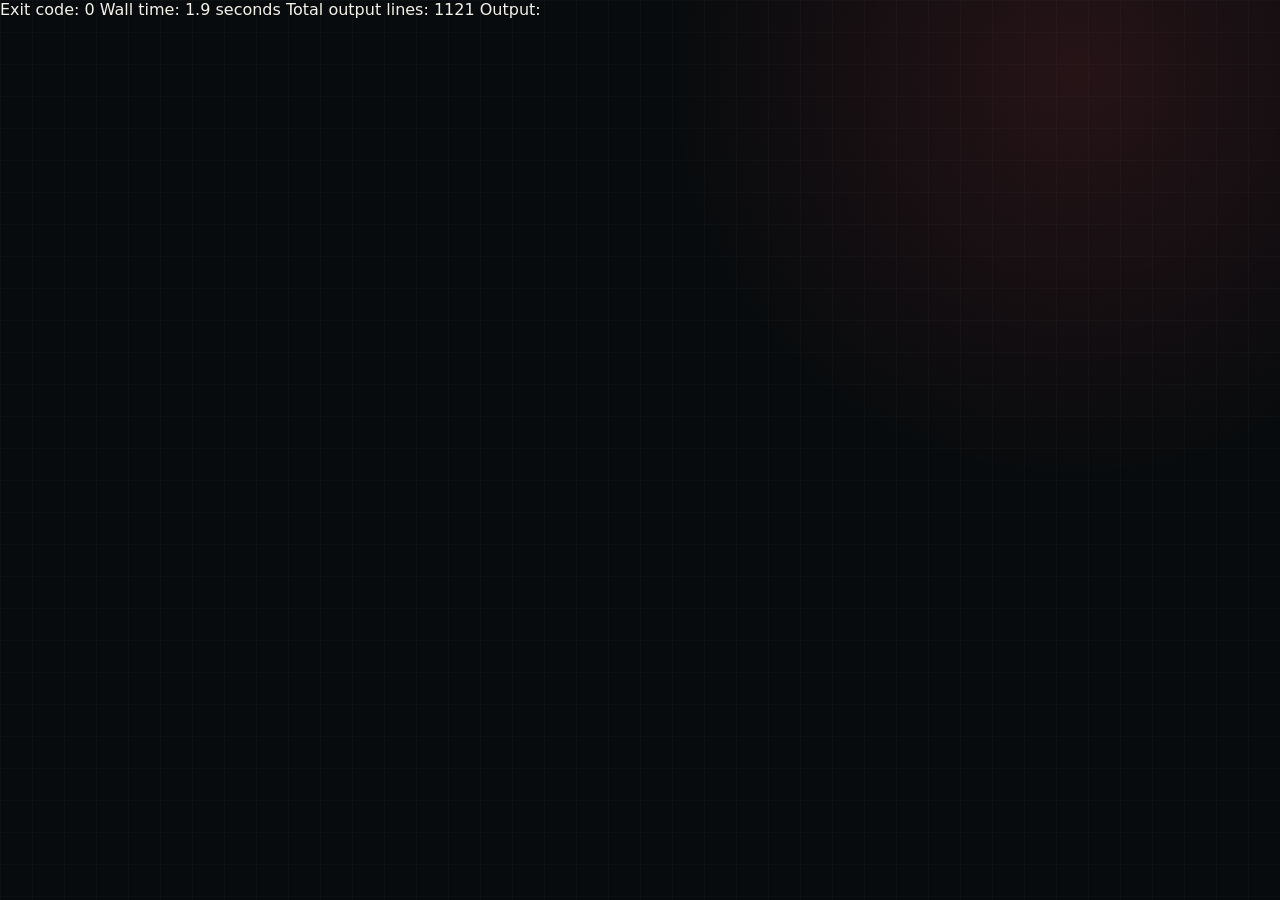
==== index.html @ 5852aff6 "Deploy VAL/SENSE sensitivity generator" ====
Exit code: 0
Wall time: 1.9 seconds
Total output lines: 1121
Output:
<!doctype html>
<html lang="zh-CN">
<head>
  <meta charset="utf-8" />
  <meta name="viewport" content="width=device-width, initial-scale=1" />
  <meta name="color-scheme" content="dark" />
  <title>VAL/SENSE｜无畏契约专属灵敏度生成器</title>
  <style>
    :root {
      --ink: #f4f1e8;
      --muted: #969b9d;
      --night: #080b0d;
      --panel: #101416;
      --panel-2: #151a1d;
      --line: #2a3033;
      --hot: #ff4f5e;
      --hot-2: #ff6b75;
      --mint: #a9f5d0;
      --amber: #ffce73;
      --cyan: #79d9ff;
      --radius: 10px;
      --shadow: 0 24px 80px rgba(0,0,0,.34);
    }

    * { box-sizing: border-box; }
    [hidden] { display: none !important; }
    html { scroll-behavior: smooth; }
    body {
      margin: 0;
      min-width: 320px;
      color: var(--ink);
      background:
        linear-gradient(rgba(255,255,255,.018) 1px, transparent 1px),
        linear-gradient(90deg, rgba(255,255,255,.018) 1px, transparent 1px),
        radial-gradient(circle at 84% 8%, rgba(255,79,94,.12), transparent 30%),
        var(--night);
      background-size: 32px 32px, 32px 32px, auto, auto;
      font-family: Inter, "Microsoft YaHei UI", "PingFang SC", system-ui, sans-serif;
      min-height: 100vh;
      overflow-x: hidden;
    }

    button, input, select { font: inherit; }
    button { color: inherit; }
    a { color: inherit; }

    .noise {
      position: fixed;
      inset: 0;
      pointer-events: none;
      opacity: .18;
      z-index: 20;
      background-image: url("data:image/svg+xml,%3Csvg viewBox='0 0 180 180' xmlns='http://www.w3.org/2000/svg'%3E%3Cfilter id='n'%3E%3CfeTurbulence type='fractalNoise' baseFrequency='.78' numOctaves='3' stitchTiles='stitch'/%3E%3C/filter%3E%3Crect width='100%25' height='100%25' filter='url(%23n)' opacity='.08'/%3E%3C/svg%3E");
    }

    .shell { width: min(1440px, 100%); margin: 0 auto; }
    .topbar {
      height: 72px;
      display: flex;
      align-items: center;
      justify-content: space-between;
      padding: 0 34px;
      border-bottom: 1px solid var(--line);
      background: rgba(8,11,13,.86);
      backdrop-filter: blur(16px);
      position: sticky;
      top: 0;
      z-index: 15;
    }

    .brand { display: flex; align-items: center; gap: 13px; letter-spacing: -.03em; }
    .brand-mark {
      width: 34px; height: 34px; background: var(--hot); position: relative;
      clip-path: polygon(8% 8%, 44% 8%, 51% 36%, 61% 8%, 94% 8%, 78% 87%, 56% 87%, 49% 65%, 41% 87%, 22% 87%);
    }
    .brand strong { font-size: 19px; }
    .brand span { color: var(--muted); font-weight: 700; }
    .top-meta { display: flex; align-items: center; gap: 12px; color: var(--muted); font-size: 12px; letter-spacing: .08em; }
    .status-dot { width: 7px; height: 7px; border-radius: 50%; background: var(--mint); box-shadow: 0 0 12px var(--mint); }

    .hero {
      padding: 68px 34px 44px;
      display: grid;
      grid-template-columns: 1.3fr .7fr;
      align-items: end;
      gap: 50px;
      border-bottom: 1px solid var(--line);
      position: relative;
      overflow: hidden;
    }
    .hero::after {
      content: "SENS";
      position: absolute;
      right: -22px;
      bottom: -62px;
      font-size: clamp(140px, 19vw, 270px);
      font-weight: 900;
      letter-spacing: -.09em;
      color: transparent;
      -webkit-text-stroke: 1px rgba(255,255,255,.055);
      pointer-events: none;
    }
    .eyebrow { color: var(--hot-2); font-size: 12px; font-weight: 900; letter-spacing: .22em; text-transform: uppercase; }
    h1 { margin: 14px 0 18px; font-size: clamp(44px, 6.4vw, 96px); line-height: .9; letter-spacing: -.065em; max-width: 900px; }
    h1 em { color: var(--hot); font-style: normal; }
    .hero p { margin: 0; color: #b6bab9; font-size: 16px; line-height: 1.8; max-width: 710px; }
    .hero-aside { justify-self: end; width: min(100%, 420px); padding-bottom: 6px; position: relative; z-index: 1; }
    .hero-stat { display: grid; grid-template-columns: 72px 1fr; gap: 16px; padding: 17px 0; border-top: 1px solid var(--line); }
    .hero-stat:last-child { border-bottom: 1px solid var(--line); }
    .hero-stat b { color: var(--hot-2); font-size: 22px; font-family: Consolas, monospace; }
    .hero-stat span { color: var(--muted); font-size: 13px; line-height: 1.55; }

    .progress-wrap { padding: 24px 34px; border-bottom: 1px solid var(--line); background: #0c1012; }
    .steps { display: grid; grid-template-columns: repeat(3, 1fr); gap: 6px; }
    .step { display: grid; grid-template-columns: 34px 1fr; align-items: center; gap: 10px; color: #6d7477; transition: color .25s; }
    .step::after { content: ""; height: 2px; grid-column: 1 / -1; background: #252b2e; transition: background .25s; }
    .step-index { width: 30px; height: 30px; display: grid; place-items: center; border: 1px solid #343b3e; font: 700 12px Consolas, monospace; }
    .step-name { font-size: 12px; font-weight: 800; letter-spacing: .12em; }
    .step.active, .step.done { color: var(--ink); }
    .step.active .step-index { background: var(--hot); border-color: var(--hot); }
    .step.done .step-index { color: var(--mint); border-color: var(--mint); }
    .step.active::after { background: linear-gradient(90deg, var(--hot), #252b2e); }
    .step.done::after { background: var(--mint); }

    main { padding: 34px; }
    .panel { display: none; animation: reveal .35s ease both; }
    .panel.active { display: block; }
    @keyframes reveal { from { opacity: 0; transform: translateY(8px); } }
    .section-head { display: flex; align-items: end; justify-content: space-between; gap: 24px; margin-bottom: 25px; }
    .section-head h2 { font-size: clamp(28px, 3.5vw, 49px); margin: 4px 0 0; letter-spacing: -.045em; }
    .section-head p { color: var(--muted); max-width: 530px; margin: 0; line-height: 1.65; font-size: 14px; }

    .setup-grid { display: grid; grid-template-columns: 1.12fr .88fr; gap: 20px; }
    .card { background: rgba(16,20,22,.92); border: 1px solid var(--line); border-radius: var(--radius); box-shadow: var(--shadow); }
    .card-pad { padding: 28px; }
    .card-kicker { color: var(--muted); font-size: 10px; font-weight: 900; letter-spacing: .18em; margin-bottom: 8px; }
    .card h3 { margin: 0; font-size: 20px; letter-spacing: -.02em; }
    .form-grid { display: grid; grid-template-columns: 1fr 1fr; gap: 19px; margin-top: 25px; }
    .field { display: grid; gap: 9px; }
    .field.full { grid-column: 1 / -1; }
    label { font-size: 12px; font-weight: 800; letter-spacing: .04em; }
    .hint { color: var(--muted); font-size: 11px; font-weight: 500; letter-spacing: 0; }
    input[type="number"], select {
      width: 100%; height: 48px; border: 1px solid #353d40; color: var(--ink); background: #0b0f11;
      border-radius: 5px; padding: 0 14px; outline: none; transition: .2s;
    }
    input:focus, select:focus { border-color: var(--hot); box-shadow: 0 0 0 3px rgba(255,79,94,.1); }
    select { cursor: pointer; }
    .segmented { display: grid; grid-template-columns: repeat(3, 1fr); padding: 4px; background: #0b0f11; border: 1px solid #353d40; border-radius: 6px; }
    .segmented input { position: absolute; opacity: 0; pointer-events: none; }
    .segmented label { display: grid; place-items: center; min-height: 38px; color: var(--muted); border-radius: 3px; cursor: pointer; transition: .18s; text-align: center; }
    .segmented input:checked + label { background: #273034; color: var(--ink); box-shadow: inset 0 -2px var(--hot); }
    .range-row { display: grid; grid-template-columns: 1fr 52px; gap: 14px; align-items: center; }
    input[type="range"] { appearance: none; height: 4px; background: linear-gradient(90deg, var(--mint), var(--hot)); border-radius: 10px; outline: none; }
    input[type="range"]::-webkit-slider-thumb { appearance: none; width: 17px; height: 17px; border-radius: 50%; background: var(--ink); border: 4px solid var(--hot); cursor: pointer; }
    .range-value { height: 34px; display: grid; place-items: center; background: #0b0f11; border: 1px solid #353d40; font: 700 12px Consolas, monospace; }

    .brief { display: flex; flex-direction: column; min-height: 100%; position: relative; overflow: hidden; }
    .brief::before { content: ""; position: absolute; width: 260px; height: 260px; border: 1px solid rgba(255,79,94,.22); border-radius: 50%; right: -120px; top: 60px; box-shadow: 0 0 0 36px rgba(255,79,94,.025), 0 0 0 72px rgba(255,79,94,.018); }
    .formula { margin-top: 35px; display: grid; gap: 14px; position: relative; }
    .formula-row { display: flex; justify-content: space-between; padding: 14px 0; border-bottom: 1px solid var(--line); color: var(--muted); font-size: 13px; }
    .formula-row strong { color: var(--ink); font: 700 13px Consolas, monospace; }
    .privacy-note { margin-top: auto; padding-top: 40px; color: var(--muted); font-size: 12px; line-height: 1.7; position: relative; }
    .privacy-note b { color: var(--mint); }

    .btn-row { display: flex; align-items: center; justify-content: flex-end; gap: 12px; margin-top: 24px; }
    .btn { min-height: 48px; border: 1px solid #3a4245; background: #171c1f; border-radius: 5px; padding: 0 20px; font-weight: 900; font-size: 12px; letter-spacing: .08em; cursor: pointer; transition: transform .15s, background .15s, border-color .15s; }
    .btn:hover { transform: translateY(-2px); border-color: #697276; }
    .btn.primary { background: var(--hot); border-color: var(--hot); color: white; padding-inline: 26px; }
    .btn.primary:hover { background: #ff6875; }
    .btn:disabled { opacity: .35; cursor: not-allowed; transform: none; }
    .btn.ghost { background: transparent; }

    .test-layout { display: grid; grid-template-columns: 305px minmax(0, 1fr); gap: 20px; align-items: start; }
    .test-list { display: grid; gap: 10px; position: sticky; top: 106px; }
    .test-tab { padding: 17px; border: 1px solid var(--line); background: var(--panel); border-radius: 7px; display: grid; grid-template-columns: 38px 1fr auto; gap: 12px; align-items: center; cursor: pointer; text-align: left; transition: .2s; }
    .test-tab:hover { border-color: #4a5458; transform: translateX(3px); }
    .test-tab.active { border-color: var(--hot); background: #1a181a; }
    .test-tab.complete { border-color: rgba(169,245,208,.38); }
    .test-num { color: var(--hot); font: 800 18px Consolas, monospace; }
    .test-tab strong { display: block; font-size: 13px; margin-bottom: 4px; }
    .test-tab small { display: block; color: var(--muted); font-size: 10px; }
    .check { width: 19px; height: 19px; border: 1px solid #3c4447; border-radius: 50%; display: grid; place-items: center; color: transparent; font-size: 11px; }
    .complete .check { background: var(--mint); color: #07100c; border-color: var(--mint); }
    .test-note { color: var(--muted); font-size: 11px; line-height: 1.7; padding: 12px 4px; }

    .arena-card { overflow: hidden; }
    .arena-toolbar { min-height: 66px; padding: 0 20px; border-bottom: 1px solid var(--line); display: flex; align-items: center; justify-content: space-between; gap: 14px; }
    .arena-title { display: flex; gap: 12px; align-items: center; }
    .arena-icon { width: 34px; height: 34px; display: grid; place-items: center; background: rgba(255,79,94,.12); color: var(--hot); border: 1px solid rgba(255,79,94,.3); }
    .arena-title h3 { font-size: 15px; }
    .arena-title p { margin: 3px 0 0; color: var(--muted); font-size: 10px; }
    .arena-metrics { display: flex; align-items: center; gap: 22px; }
    .mini-metric { text-align: right; }
    .mini-metric span { display: block; color: var(--muted); font-size: 9px; letter-spacing: .12em; }
    .mini-metric b { font: 700 17px Consolas, monospace; }

    .arena {
      height: min(61vh, 590px);
      min-height: 430px;
      position: relative;
      overflow: hidden;
      cursor: none;
      touch-action: none;
      background:
        linear-gradient(rgba(255,255,255,.022) 1px, transparent 1px),
        linear-gradient(90deg, rgba(255,255,255,.022) 1px, transparent 1px),
        radial-gradient(circle at center, #1b2225 0, #101517 63%, #0a0e10 100%);
      background-size: 42px 42px, 42px 42px, auto;
      user-select: none;
    }
    .arena::after { content: ""; position: absolute; inset: 22px; border: 1px solid rgba(255,255,255,.045); pointer-events: none; }
    .arena-idle { position: absolute; inset: 0; display: grid; place-items: center; text-align: center; padding: 30px; z-index: 3; }
    .arena-idle.hidden { display: none; }
    .idle-copy { max-width: 490px; }
    .idle-symbol { width: 76px; height: 76px; margin: 0 auto 19px; border: 1px solid #3b4447; position: relative; transform: rotate(45deg); }
    .idle-symbol::before, .idle-symbol::after { content: ""; position: absolute; background: var(--hot); }
    .idle-symbol::before { width: 34px; height: 2px; top: 36px; left: 20px; }
    .idle-symbol::after { height: 34px; width: 2px; left: 36px; top: 20px; }
    .idle-copy h4 { margin: 0 0 10px; font-size: 23px; }
    .idle-copy p { color: var(--muted); line-height: 1.7; font-size: 13px; margin: 0 0 23px; }
    .kbd { padding: 3px 7px; border: 1px solid #424a4e; border-bottom-width: 2px; border-radius: 3px; color: #c5c9c8; font: 700 10px Consolas, monospace; }

    .target { position: absolute; display: none; place-items: center; transform: translate(-50%, -50%); border-radius: 50%; z-index: 4; pointer-events: none; }
    .target.visible { display: grid; animation: targetIn .14s ease-out both; }
    .target::before { content: ""; position: absolute; inset: 18%; border: 2px solid rgba(8,11,13,.68); border-radius: 50%; }
    .target::after { content: ""; width: 9px; height: 9px; border-radius: 50%; background: white; box-shadow: 0 0 0 3px rgba(8,11,13,.45); }
    .target.flick { width: 55px; height: 55px; background: var(--hot); box-shadow: 0 0 26px rgba(255,79,94,.24); }
    .target.precision { width: 34px; height: 34px; background: var(--amber); box-shadow: 0 0 26px rgba(255,206,115,.2); }
    .target.tracking { width: 50px; height: 50px; background: var(--cyan); box-shadow: 0 0 28px rgba(121,217,255,.24); }
    .target.switching { width: 44px; height: 44px; background: #c798ff; box-shadow: 0 0 28px rgba(199,152,255,.24); }
    .target.steering { width: 38px; height: 38px; background: var(--mint); box-shadow: 0 0 28px rgba(169,245,208,.24); }
    .target.stability { width: 32px; height: 32px; background: #fff; box-shadow: 0 0 0 12px rgba(255,255,255,.05), 0 0 30px rgba(255,255,255,.18); }
    @keyframes targetIn { from { scale: .65; opacity: .2; } }
    .target-pulse { position: absolute; border: 1px solid currentColor; border-radius: 50%; inset: -9px; animation: pulse 1s infinite; opacity: .35; }
    @keyframes pulse { 50% { transform: scale(1.22); opacity: .1; } }

    .steering-guide { position: absolute; inset: 0; width: 100%; height: 100%; display: none; z-index: 2; pointer-events: none; overflow: visible; }
    .steering-guide.show { display: block; }
    .steering-guide .rail { fill: none; stroke: rgba(169,245,208,.12); stroke-width: 54; stroke-linecap: round; stroke-linejoin: round; }
    .steering-guide .core { fill: none; stroke: rgba(169,245,208,.7); stroke-width: 2; stroke-dasharray: 7 10; stroke-linecap: round; }
    .steering-guide .progress { fill: none; stroke: var(--mint); stroke-width: 4; stroke-linecap: round; filter: drop-shadow(0 0 6px rgba(169,245,208,.7)); }

    .crosshair { position: absolute; width: 28px; height: 28px; transform: translate(-50%, -50%); pointer-events: none; z-index: 8; opacity: 0; filter: drop-shadow(0 1px 1px #000); }
    .crosshair.show { opacity: 1; }
    .crosshair::before, .crosshair::after { content: ""; position: absolute; background: white; }
    .crosshair::before { width: 28px; height: 2px; top: 13px; left: 0; box-shadow: 0 0 0 1px rgba(0,0,0,.55); }
    .crosshair::after { height: 28px; width: 2px; left: 13px; top: 0; box-shadow: 0 0 0 1px rgba(0,0,0,.55); }
    .crosshair i { position: absolute; width: 4px; height: 4px; left: 12px; top: 12px; background: var(--hot); border-radius: 50%; z-index: 2; }

    .countdown { position: absolute; inset: 0; z-index: 10; display: none; place-items: center; background: rgba(8,11,13,.76); backdrop-filter: blur(5px); }
    .countdown.show { display: grid; }
    .countdown b { font: 900 clamp(84px, 14vw, 180px)/1 Consolas, monospace; color: var(--ink); text-shadow: 6px 6px 0 var(--hot); animation: countPop .25s ease both; }
    @keyframes countPop { from { transform: scale(.68); opacity: 0; } }
    .hit-flash { position: absolute; width: 38px; height: 38px; transform: translate(-50%,-50%); border: 2px solid var(--mint); border-radius: 50%; pointer-events: none; z-index: 7; animation: hit .32s ease-out both; }
    @keyframes hit { to { width: 86px; height: 86px; opacity: 0; } }
    .finish-overlay { position: absolute; inset: 0; z-index: 9; display: none; place-items: center; background: rgba(8,11,13,.89); backdrop-filter: blur(7px); padding: 24px; }
    .finish-overlay.show { display: grid; }
    .finish-box { width: min(540px, 100%); text-align: center; }
    .finish-box .score { color: var(--mint); font: 900 clamp(66px, 11vw, 110px)/1 Consolas, monospace; letter-spacing: -.08em; }
    .finish-box h4 { margin: 10px 0 6px; font-size: 22px; }
    .finish-box p { color: var(--muted); line-height: 1.6; font-size: 13px; }
    .finish-stats { display: grid; grid-template-columns: repeat(3, 1fr); gap: 1px; background: var(--line); border: 1px solid var(--line); margin: 20px 0; }
    .finish-stat { background: #111618; padding: 13px 6px; }
    .finish-stat span { display: block; color: var(--muted); font-size: 9px; letter-spacing: .1em; margin-bottom: 5px; }
    .finish-stat b { font: 700 15px Consolas, monospace; }

    .test-footer { min-height: 68px; display: flex; justify-content: space-between; align-items: center; gap: 18px; padding: 12px 20px; border-top: 1px solid var(--line); }
    .test-footer p { color: var(--muted); font-size: 11px; margin: 0; }

    .results-layout { display: grid; grid-template-columns: 1.12fr .88fr; gap: 20px; }
    .result-hero { padding: 31px; position: relative; overflow: hidden; }
    .result-hero::after { content: ""; position: absolute; width: 310px; height: 310px; border-radius: 50%; background: var(--hot); filter: blur(130px); opacity: .12; right: -120px; top: -100px; }
    .sens-label { color: var(--muted); font-size: 11px; font-weight: 900; letter-spacing: .18em; }
    .sens-value { display: flex; align-items: baseline; gap: 14px; margin: 11px 0 8px; position: relative; z-index: 1; }
    .sens-value strong { font: 900 clamp(76px, 10vw, 142px)/.9 Consolas, monospace; letter-spacing: -.09em; }
    .sens-value span { color: var(--hot); font-size: 14px; font-weight: 900; }
    .sens-path { color: var(--muted); font-size: 12px; }
    .sens-path b { color: var(--ink); }
    .copy-btn { margin-top: 27px; }
    .support-metrics { display: grid; grid-template-columns: repeat(4, 1fr); gap: 10px; margin-top: 28px; }
    .support-box { padding: 15px; background: #0b0f11; border: 1px solid var(--line); }
    .support-box span { color: var(--muted); font-size: 9px; letter-spacing: .1em; display: block; margin-bottom: 8px; }
    .support-box strong { font: 700 20px Consolas, monospace; }
    .dpi-callout { margin-top: 18px; padding: 13px 15px; border-left: 3px solid var(--mint); background: rgba(169,245,208,.055); color: #b7c4bd; font-size: 12px; line-height: 1.65; }
    .dpi-callout b { color: var(--mint); }

    .result-side { display: grid; gap: 20px; }
    .score-bars { margin-top: 20px; display: grid; gap: 19px; }
    .bar-head { display: flex; justify-content: space-between; font-size: 12px; margin-bottom: 7px; }
    .bar-head b { font: 700 12px Consolas, monospace; color: var(--mint); }
    .bar-track { height: 5px; background: #272e31; overflow: hidden; }
    .bar-fill { height: 100%; width: 0; background: linea…8262 tokens truncated….classList.add('show');
        placeTarget(state.steeringPoints[0].x, state.steeringPoints[0].y);
        els.hits.textContent = '0% PATH';
      }

      function spawnStability() {
        const rect = arenaBounds();
        placeTarget(rect.width / 2, rect.height / 2);
        els.hits.textContent = '0% HOLD';
      }

      function tick(now) {
        if (state.phase !== 'running') return;
        const c = configs[state.activeTest];
        const remaining = Math.max(0, state.endAt - now);
        els.time.textContent = (remaining / 1000).toFixed(1);
        const dt = Math.min(.04, (now - state.lastFrame) / 1000);
        state.lastFrame = now;
        if (state.activeTest === 'tracking') updateTracking(dt, now);
        if (state.activeTest === 'stability') updateStability();
        if (remaining <= 0) finishTest(); else state.raf = requestAnimationFrame(tick);
      }

      function updateTracking(dt, now) {
        const rect = arenaBounds(), radius = configs.tracking.size / 2, pad = radius + 28;
        state.target.x += state.target.vx * dt;
        state.target.y += state.target.vy * dt;
        if (state.target.x < pad) { state.target.x = pad; state.target.vx = Math.abs(state.target.vx) * (0.92 + Math.random() * .16); }
        if (state.target.x > rect.width - pad) { state.target.x = rect.width - pad; state.target.vx = -Math.abs(state.target.vx) * (0.92 + Math.random() * .16); }
        if (state.target.y < pad) { state.target.y = pad; state.target.vy = Math.abs(state.target.vy); }
        if (state.target.y > rect.height - pad) { state.target.y = rect.height - pad; state.target.vy = -Math.abs(state.target.vy); }
        if (Math.random() < .009) state.target.vy = clamp(state.target.vy + (Math.random() - .5) * 90, -160, 160);
        els.target.style.left = `${state.target.x}px`; els.target.style.top = `${state.target.y}px`;
        if (state.pointer.inside) {
          const d = Math.hypot(state.pointer.x - state.target.x, state.pointer.y - state.target.y);
          state.trackingSamples++;
          if (d <= radius) state.trackingInside++;
          state.trackingDistance.push(d);
          if (state.trackingDistance.length > 2200) state.trackingDistance.shift();
          const lock = Math.round(state.trackingInside / state.trackingSamples * 100);
          els.hits.textContent = `${lock}% LOCK`;
        }
      }

      function updateStability() {
        if (!state.pointer.inside) return;
        const radius = configs.stability.size / 2;
        const d = Math.hypot(state.pointer.x - state.target.x, state.pointer.y - state.target.y);
        state.stabilitySamples++;
        state.stabilityDistances.push(d);
        if (d <= radius) state.stabilityInside++;
        const hold = Math.round(state.stabilityInside / state.stabilitySamples * 100);
        els.hits.textContent = `${hold}% HOLD`;
      }

      function updateSteeringPointer() {
        const point = state.steeringPoints[state.steeringIndex];
        if (!point) return;
        const d = Math.hypot(state.pointer.x - point.x, state.pointer.y - point.y);
        state.steeringSamples++;
        state.steeringErrors.push(d);
        if (d <= configs.steering.size * .72) state.steeringInside++;
        if (d > configs.steering.size / 2 + 3) return;
        const now = performance.now();
        if (now - state.lastHitAt < 45) return;
        state.lastHitAt = now;
        state.hitCount++;
        state.steeringIndex++;
        flashAt(point.x, point.y);
        els.hits.textContent = `${Math.round(state.hitCount / configs.steering.goal * 100)}% PATH`;
        els.guideProgress.setAttribute('d', pathData(state.steeringPoints, Math.min(state.steeringIndex, state.steeringPoints.length - 1)));
        if (state.hitCount >= configs.steering.goal) finishTest();
        else {
          const next = state.steeringPoints[state.steeringIndex];
          placeTarget(next.x, next.y);
        }
      }

      function pointerMove(e) {
        const rect = arenaBounds();
        const previous = state.pointer.inside ? { x: state.pointer.x, y: state.pointer.y } : null;
        state.pointer.x = clamp(e.clientX - rect.left, 0, rect.width);
        state.pointer.y = clamp(e.clientY - rect.top, 0, rect.height);
        state.pointer.inside = true;
        els.crosshair.style.left = `${state.pointer.x}px`;
        els.crosshair.style.top = `${state.pointer.y}px`;
        els.crosshair.classList.add('show');
        if (state.phase !== 'running' || state.activeTest === 'tracking') return;
        if (state.activeTest === 'stability') {
          const now = performance.now();
          if (previous && state.lastStabilityPoint) {
            const dt = Math.max(1, now - state.lastStabilityPoint.time);
            state.stabilitySpeeds.push(Math.hypot(state.pointer.x - previous.x, state.pointer.y - previous.y) / dt * 1000);
          }
          state.lastStabilityPoint = { x: state.pointer.x, y: state.pointer.y, time: now };
          return;
        }
        if (state.activeTest === 'steering') {
          updateSteeringPointer();
          return;
        }
        if (state.lastPointer) state.pathSinceSpawn += Math.hypot(state.pointer.x - state.lastPointer.x, state.pointer.y - state.lastPointer.y);
        state.lastPointer = { x: state.pointer.x, y: state.pointer.y };
        const radius = configs[state.activeTest].size / 2;
        if (Math.hypot(state.pointer.x - state.target.x, state.pointer.y - state.target.y) <= radius) registerHit();
      }

      function registerHit() {
        const now = performance.now(), c = configs[state.activeTest];
        if (now - state.lastHitAt < 90) return;
        state.lastHitAt = now;
        state.hitCount++;
        state.acquisitions.push(now - state.spawnedAt);
        const eff = state.pathSinceSpawn > 4 && state.directSinceSpawn > 0 ? clamp(state.directSinceSpawn / state.pathSinceSpawn, 0, 1) : .72;
        state.efficiencies.push(eff);
        els.hits.textContent = `${state.hitCount} / ${c.goal}`;
        flashAt(state.target.x, state.target.y);
        if (state.hitCount >= c.goal) finishTest(); else spawnStatic();
      }

      function flashAt(x, y) {
        const ring = document.createElement('i');
        ring.className = 'hit-flash'; ring.style.left = `${x}px`; ring.style.top = `${y}px`;
        els.arena.appendChild(ring); setTimeout(() => ring.remove(), 350);
      }

      function scoreRun(type) {
        const c = configs[type];
        if (type === 'tracking') {
          if (!state.trackingSamples) return { score: 0, lock: 0, avgDistance: 0, hits: '0%', avg: '—', efficiency: '0%' };
          const lock = state.trackingSamples ? state.trackingInside / state.trackingSamples : 0;
          const avgDist = mean(state.trackingDistance);
          const control = clamp(100 - Math.max(0, avgDist - 10) * 1.45, 0, 100);
          return { score: Math.round(clamp(lock * 82 + control * .18, 0, 100)), lock: lock * 100, avgDistance: avgDist, hits: `${Math.round(lock * 100)}%`, avg: `${avgDist.toFixed(1)} px`, efficiency: `${Math.round(control)}%` };
        }
        if (type === 'steering') {
          if (!state.steeringSamples) return { score: 0, completed: 0, corridor: 0, avgDistance: 0, hits: '0%', avg: '—', efficiency: '0%' };
          const completed = clamp(state.hitCount / c.goal, 0, 1);
          const corridor = state.steeringSamples ? state.steeringInside / state.steeringSamples : 0;
          const avgError = mean(state.steeringErrors);
          const control = clamp(100 - Math.max(0, avgError - 8) * 2.2, 0, 100);
          const score = Math.round(clamp(completed * 50 + corridor * 30 + control * .20, 0, 100));
          return { score, completed: completed * 100, corridor: corridor * 100, avgDistance: avgError, hits: `${Math.round(completed * 100)}%`, avg: `${avgError.toFixed(1)} px`, efficiency: `${Math.round(corridor * 100)}%` };
        }
        if (type === 'stability') {
          if (!state.stabilitySamples) return { score: 0, hold: 0, avgDistance: 0, medianSpeed: 0, hits: '0%', avg: '—', efficiency: '0%' };
          const hold = state.stabilitySamples ? state.stabilityInside / state.stabilitySamples : 0;
          const avgDist = mean(state.stabilityDistances);
          const medianSpeed = median(state.stabilitySpeeds);
          const centerControl = clamp(100 - Math.max(0, avgDist - 2) * 4.2, 0, 100);
          const tremorControl = clamp(100 - medianSpeed * .42, 0, 100);
          const score = Math.round(clamp(hold * 62 + centerControl * .23 + tremorControl * .15, 0, 100));
          return { score, hold: hold * 100, avgDistance: avgDist, medianSpeed, hits: `${Math.round(hold * 100)}%`, avg: `${avgDist.toFixed(1)} px`, efficiency: `${Math.round(tremorControl)}%` };
        }
        const completed = state.hitCount / c.goal;
        const med = median(state.acquisitions) || c.duration * 1000;
        const eff = mean(state.efficiencies) || 0;
        const speedRange = type === 'flick' ? [350, 1200] : type === 'switching' ? [480, 1450] : [520, 1600];
        const speed = clamp(100 - (med - speedRange[0]) / (speedRange[1] - speedRange[0]) * 100, 0, 100);
        const score = Math.round(clamp(completed * 45 + eff * 35 + speed * .20, 0, 100));
        return { score, completed: completed * 100, median: med, pathEfficiency: eff * 100, hits: `${state.hitCount}/${c.goal}`, avg: `${Math.round(med)} ms`, efficiency: `${Math.round(eff * 100)}%` };
      }

      function finishTest() {
        if (state.phase !== 'running') return;
        cancelAnimationFrame(state.raf);
        state.phase = 'finished';
        els.target.classList.remove('visible');
        els.guide.classList.remove('show');
        els.time.textContent = '0.0';
        const type = state.activeTest, r = scoreRun(type);
        state.results[type] = r;
        save(); updateTestChecks();
        els.finishScore.textContent = r.score;
        els.finishTitle.textContent = r.score >= 80 ? '校准完成 · 状态出色' : r.score >= 60 ? '校准完成 · 数据有效' : '校准完成 · 建议重测';
        els.finishCopy.textContent = r.score < 45 ? '本轮有效数据偏少，可以重测一次获得更稳的推荐。' : '表现已写入你的本地档案，可继续下一项。';
        els.finishHit.textContent = r.hits; els.finishTime.textContent = r.avg; els.finishEff.textContent = r.efficiency;
        $('#next-test').textContent = type === 'stability' ? '查看并生成 →' : '下一项 →';
        els.finish.classList.add('show');
      }

      function stopTest(showIdle = true) {
        cancelAnimationFrame(state.raf); cancelAnimationFrame(state.countdownRaf);
        state.phase = 'idle';
        els.countdown.classList.remove('show'); els.finish.classList.remove('show'); els.target.classList.remove('visible'); els.guide.classList.remove('show');
        if (showIdle) els.idle.classList.remove('hidden');
      }

      function nextIncomplete(afterCurrent = true) {
        const order = testOrder;
        const start = afterCurrent ? order.indexOf(state.activeTest) + 1 : 0;
        for (let i = start; i < order.length; i++) if (!state.results[order[i]]) return order[i];
        return order.find(k => !state.results[k]) || null;
      }

      function recommendDpi(p, r) {
        let fit = ({ arm: -1.4, hybrid: .4, wrist: 1.6 })[p.technique];
        fit += ({ palm: -.9, claw: .35, fingertip: 1 })[p.grip];
        fit += ({ small: .8, medium: 0, large: -.7 })[p.pad];
        fit += r.stability.score >= 82 ? 1 : r.stability.score < 52 ? -1.7 : r.stability.score < 65 ? -.7 : 0;
        fit += r.steering.score >= 82 ? .55 : r.steering.score < 55 ? -.8 : 0;
        fit += r.precision.score >= 82 ? .45 : r.precision.score < 52 ? -.7 : 0;
        fit += r.switching.score >= 82 ? .4 : 0;
        if (p.experience === 'new') fit -= .35;
        if (fit >= 3.4) return 3200;
        if (fit <= -3.8 && p.dpi <= 800) return 400;
        if (fit <= -1.35) return 800;
        return 1600;
      }

      function generateResult() {
        if (!testOrder.every(k => state.results[k])) return toast('请先完成六项测试');
        state.profile = readProfile();
        const p = state.profile, r = state.results;
        let targetEdpi = 270;
        targetEdpi += ({1:-48,2:-24,3:0,4:25,5:50})[p.style];
        targetEdpi += ({arm:-24,hybrid:0,wrist:24})[p.technique];
        targetEdpi += ({palm:-10,claw:4,fingertip:14})[p.grip];
        targetEdpi += ({small:24,medium:0,large:-18})[p.pad];
        targetEdpi += ({duelist:18,initiator:8,controller:-8,sentinel:-14,flex:0})[p.role];
        if (p.experience === 'new') targetEdpi -= 10;

        const slowFlick = clamp((72 - r.flick.score) * .45, -12, 22);
        const controlPenalty = clamp((68 - r.precision.score) * .72, -16, 34);
        const trackPenalty = clamp((65 - r.tracking.score) * .54, -12, 28);
        const switchingNeed = clamp((68 - r.switching.score) * .28, -8, 14);
        const switchingControl = clamp((70 - (r.switching.pathEfficiency || 0)) * .28, -6, 15);
        const steeringPenalty = clamp((68 - r.steering.score) * .46, -10, 24);
        const stabilityPenalty = clamp((70 - r.stability.score) * .58, -10, 30);
        targetEdpi += slowFlick - controlPenalty - trackPenalty + switchingNeed - switchingControl - steeringPenalty - stabilityPenalty;

        if (p.currentSens) {
          const currentEdpi = clamp(p.currentSens * p.dpi, 100, 700);
          targetEdpi = targetEdpi * .84 + currentEdpi * .16;
        }
        targetEdpi = clamp(targetEdpi, 160, 480);
        const recommendedDpi = recommendDpi(p, r);
        let sens = clamp(targetEdpi / recommendedDpi, .01, 10);
        sens = Math.round((sens + Number.EPSILON) * 1000) / 1000;
        const actualEdpi = Math.round(sens * recommendedDpi);
        const cm360 = 13062.86 / (sens * recommendedDpi);
        const low = Math.max(.01, Math.round(sens * .94 * 1000) / 1000);
        const high = Math.min(10, Math.round(sens * 1.06 * 1000) / 1000);

        const dimensions = [['目标获取',r.flick.score],['微调控制',r.precision.score],['连续追踪',r.tracking.score],['反向切换',r.switching.score],['轨迹控制',r.steering.score],['静态稳定',r.stability.score]];
        const ranked = [...dimensions].sort((a,b) => b[1]-a[1]);
        const nearlyEven = ranked[0][1] - ranked[ranked.length - 1][1] < 4;
        const strongest = nearlyEven ? '六项表现' : ranked[0][0];
        const weakest = nearlyEven ? '整体稳定性' : ranked[ranked.length - 1][0];
        const direction = p.style >= 4 || p.technique === 'wrist' ? '偏快速转向' : p.style <= 2 || p.technique === 'arm' ? '偏稳定控制' : '速度与控制均衡';
        const dpiReason = recommendedDpi > p.dpi ? '提高采样分辨率，并用更低的游戏内数值保持相同转身距离' : recommendedDpi < p.dpi ? '降低细微手抖放大感，并用更高的游戏内数值补偿转身距离' : '保留你当前已经适应的硬件档位';
        const analysis = `你的操作档案属于“${direction}”。六项测试中 ${strongest} 最稳定，${weakest} 是当前主要约束。推荐 ${recommendedDpi} DPI，用于${dpiReason}；游戏内灵敏度已经按该 DPI 重新换算。建议固定使用 2–3 天，只有在靶场中连续出现同一种偏差时，才在 ±6% 区间内微调。`;

        state.generated = { sens, actualEdpi, cm360, low, high, analysis, dpi: recommendedDpi, inputDpi: p.dpi, dpiReason };
        save(); renderResult(); showStep(2);
      }

      function renderResult() {
        const g = state.generated; if (!g) return;
        $('#result-sens').textContent = g.sens.toFixed(3);
        $('#input-dpi').textContent = g.inputDpi || state.profile.dpi || g.dpi;
        $('#result-dpi').textContent = g.dpi;
        $('#result-edpi').textContent = g.actualEdpi;
        $('#result-cm').textContent = g.cm360.toFixed(1);
        $('#range-low').textContent = g.low.toFixed(3);
        $('#range-high').textContent = g.high.toFixed(3);
        $('#analysis-copy').textContent = g.analysis;
        $('#apply-dpi').textContent = `${g.dpi} DPI`;
        $('#dpi-callout').innerHTML = `<b>DPI 说明：</b>${g.dpiReason || '推荐 DPI 会改变游戏内灵敏度数字，但不会改变算法给出的实际转身距离。'} 网页无法自动修改鼠标 DPI，请在鼠标驱动中手动设置。`;
        [['flick','目标获取'],['precision','微调控制'],['tracking','连续追踪'],['switching','反向切换'],['steering','轨迹控制'],['stability','静态稳定']].forEach(([key]) => {
          const score = state.results[key]?.score || 0;
          $(`#score-${key}`).textContent = `${score} / 100`;
          requestAnimationFrame(() => $(`#bar-${key}`).style.width = `${score}%`);
        });
      }

      els.dpi.addEventListener('change', () => els.customWrap.hidden = els.dpi.value !== 'custom');
      els.style.addEventListener('input', () => els.styleValue.value = `${els.style.value} / 5`);
      $('#to-tests').addEventListener('click', () => {
        state.profile = readProfile();
        if (!state.profile.dpi || state.profile.dpi < 100) return toast('请填写有效 DPI');
        save(); showStep(1); selectTest(nextIncomplete(false) || 'flick');
      });
      $('#exit-tests').addEventListener('click', () => showStep(0));
      $$('.test-tab').forEach(t => t.addEventListener('click', () => selectTest(t.dataset.test)));
      els.start.addEventListener('click', beginCountdown);
      els.arena.addEventListener('pointermove', pointerMove);
      els.arena.addEventListener('pointerleave', () => { state.pointer.inside = false; state.lastPointer = null; state.lastStabilityPoint = null; els.crosshair.classList.remove('show'); });
      els.arena.addEventListener('pointerenter', () => { state.pointer.inside = true; });
      $('#retry-test').addEventListener('click', () => { stopTest(true); beginCountdown(); });
      $('#next-test').addEventListener('click', () => {
        const next = nextIncomplete(true);
        if (next) selectTest(next); else { els.finish.classList.remove('show'); generateResult(); }
      });
      els.generate.addEventListener('click', generateResult);
      $('#copy-sens').addEventListener('click', async () => {
        const value = state.generated?.sens?.toFixed(3); if (!value) return;
        try { await navigator.clipboard.writeText(value); toast(`已复制 ${value}`); }
        catch (_) {
          const ta = document.createElement('textarea'); ta.value = value; document.body.appendChild(ta); ta.select(); document.execCommand('copy'); ta.remove(); toast(`已复制 ${value}`);
        }
      });
      $('#retest').addEventListener('click', () => { state.results = {}; state.generated = null; save(); updateTestChecks(); showStep(1); selectTest('flick'); });
      $('#reset-all').addEventListener('click', () => {
        if (!confirm('确定清空本地档案与全部测试结果？')) return;
        localStorage.removeItem('valsense-v1'); localStorage.removeItem('valsense-v2'); location.reload();
      });
      document.addEventListener('keydown', e => {
        if (e.code === 'Space' && state.step === 1 && state.phase === 'idle') { e.preventDefault(); beginCountdown(); }
        if (e.code === 'Escape' && (state.phase === 'running' || state.phase === 'countdown')) { stopTest(true); toast('测试已暂停'); }
      });
      window.addEventListener('resize', () => {
        if (state.phase === 'running') { stopTest(true); toast('窗口尺寸改变，请重新开始本项'); }
      });
      document.addEventListener('visibilitychange', () => {
        if (!document.hidden && state.phase === 'running' && performance.now() >= state.endAt) finishTest();
      });

      load();
      if (state.generated && testOrder.every(k => state.results[k])) renderResult();
      selectTest('flick');
    })();
  </script>
</body>
</html>
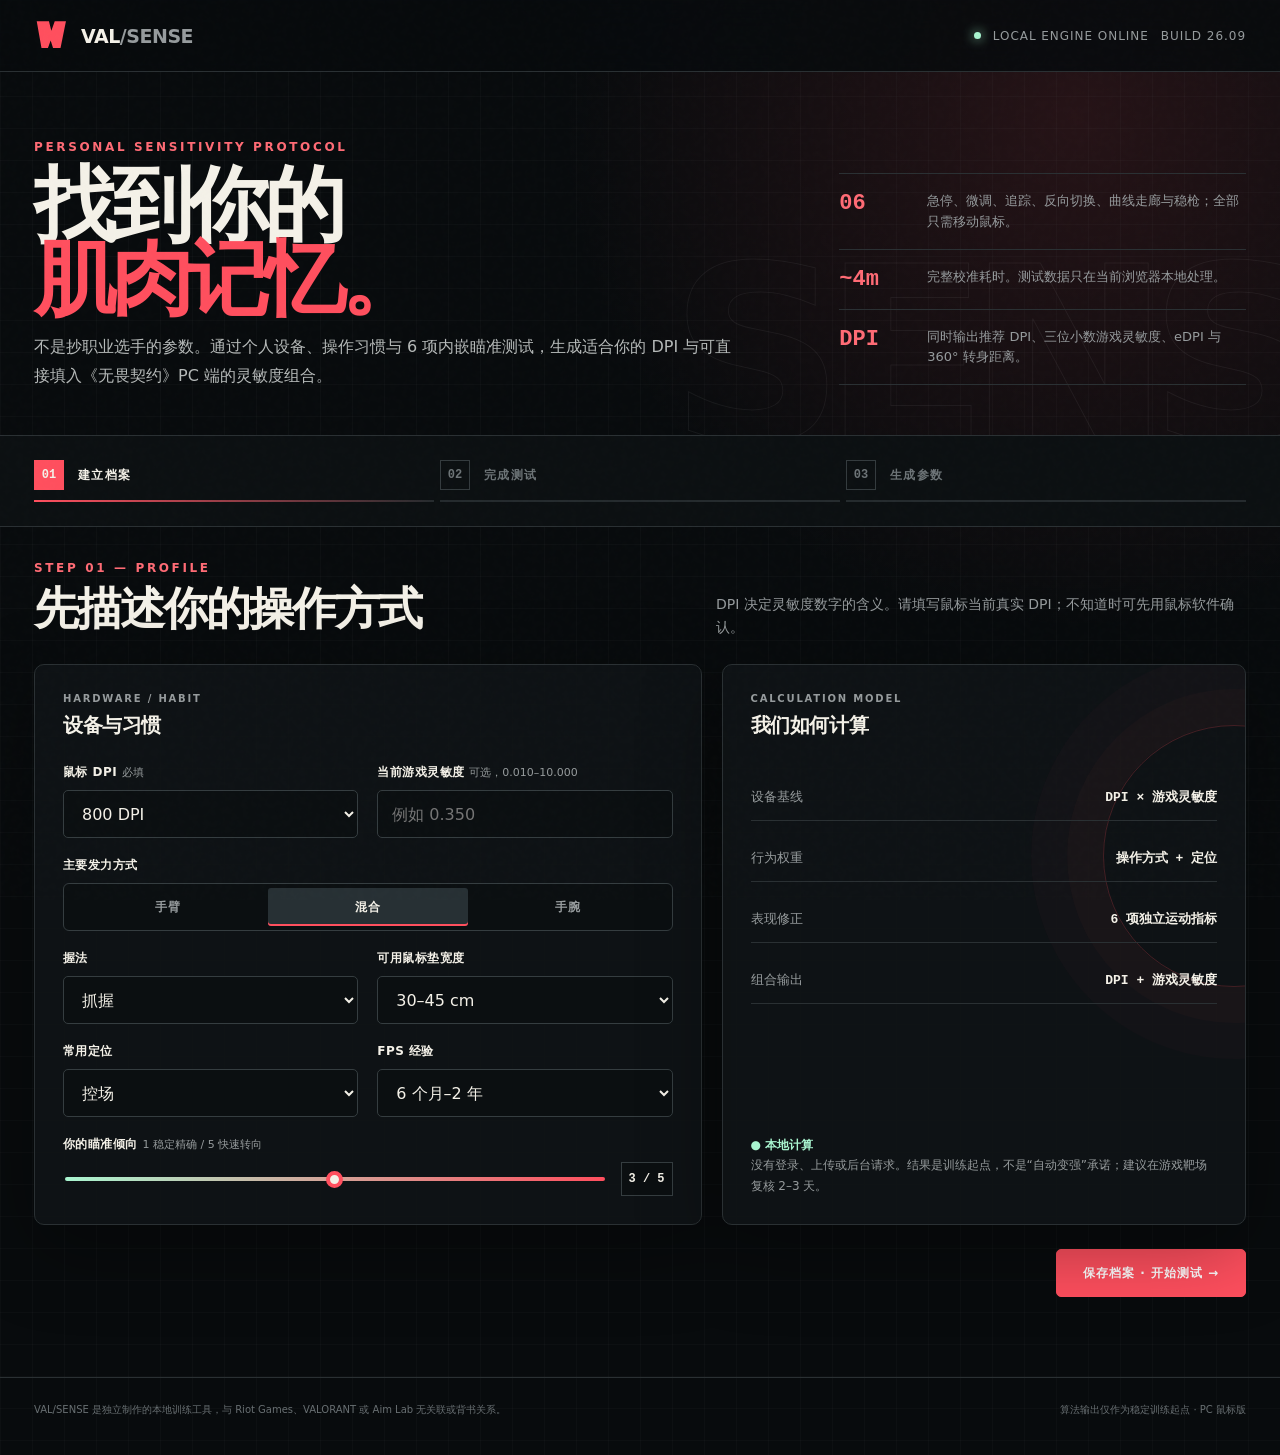
==== commit d98e89b7: "Fix deployed HTML content" ====
--- a/index.html
+++ b/index.html
@@ -1,7 +1,3 @@
-Exit code: 0
-Wall time: 1.9 seconds
-Total output lines: 1121
-Output:
 <!doctype html>
 <html lang="zh-CN">
 <head>
@@ -294,7 +290,510 @@
     .bar-head { display: flex; justify-content: space-between; font-size: 12px; margin-bottom: 7px; }
     .bar-head b { font: 700 12px Consolas, monospace; color: var(--mint); }
     .bar-track { height: 5px; background: #272e31; overflow: hidden; }
-    .bar-fill { height: 100%; width: 0; background: linea…8262 tokens truncated….classList.add('show');
+    .bar-fill { height: 100%; width: 0; background: linear-gradient(90deg, var(--hot), var(--amber)); transition: width .7s cubic-bezier(.2,.8,.2,1); }
+    .analysis-copy { color: #b3b8b7; line-height: 1.75; font-size: 13px; margin: 17px 0 0; }
+    .confidence { display: inline-flex; align-items: center; gap: 8px; padding: 7px 9px; background: rgba(169,245,208,.08); color: var(--mint); font-size: 10px; font-weight: 900; letter-spacing: .09em; margin-top: 16px; }
+    .confidence::before { content: ""; width: 6px; height: 6px; border-radius: 50%; background: currentColor; }
+    .apply-steps { margin: 20px 0 0; padding: 0; list-style: none; counter-reset: apply; display: grid; gap: 14px; }
+    .apply-steps li { counter-increment: apply; display: grid; grid-template-columns: 28px 1fr; gap: 11px; align-items: start; color: #b5b9b8; font-size: 12px; line-height: 1.6; }
+    .apply-steps li::before { content: counter(apply, decimal-leading-zero); color: var(--hot); font: 700 11px Consolas, monospace; padding-top: 2px; }
+    .range-card { grid-column: 1 / -1; padding: 25px 30px; }
+    .range-line { margin-top: 22px; height: 9px; background: linear-gradient(90deg, #21282b, var(--mint) 40%, var(--hot) 60%, #21282b); position: relative; }
+    .range-marker { position: absolute; width: 2px; height: 27px; top: -9px; background: white; left: 50%; box-shadow: 0 0 9px white; }
+    .range-labels { display: flex; justify-content: space-between; margin-top: 11px; color: var(--muted); font: 700 11px Consolas, monospace; }
+
+    .toast { position: fixed; left: 50%; bottom: 28px; transform: translate(-50%, 18px); background: var(--ink); color: #0c0f11; padding: 12px 16px; border-radius: 4px; font-size: 12px; font-weight: 900; opacity: 0; pointer-events: none; transition: .25s; z-index: 50; box-shadow: var(--shadow); }
+    .toast.show { opacity: 1; transform: translate(-50%, 0); }
+    footer { margin-top: 46px; padding: 24px 34px 36px; border-top: 1px solid var(--line); display: flex; justify-content: space-between; gap: 20px; color: #686f72; font-size: 10px; line-height: 1.65; }
+
+    @media (max-width: 960px) {
+      .hero, .setup-grid, .results-layout { grid-template-columns: 1fr; }
+      .hero-aside { justify-self: start; }
+      .test-layout { grid-template-columns: 1fr; }
+      .test-list { position: static; grid-template-columns: repeat(3, 1fr); }
+      .test-note { grid-column: 1 / -1; }
+      .test-tab { grid-template-columns: 28px 1fr; }
+      .test-tab .check { display: none; }
+      .range-card { grid-column: auto; }
+    }
+    @media (max-width: 650px) {
+      .topbar, .hero, main, .progress-wrap { padding-left: 18px; padding-right: 18px; }
+      .top-meta span:last-child { display: none; }
+      .hero { padding-top: 44px; }
+      .section-head { display: block; }
+      .section-head p { margin-top: 11px; }
+      .form-grid { grid-template-columns: 1fr; }
+      .field.full { grid-column: auto; }
+      .card-pad, .result-hero { padding: 21px; }
+      .steps .step-name { display: none; }
+      .steps .step { grid-template-columns: 30px 1fr; }
+      .test-list { grid-template-columns: 1fr; }
+      .arena { min-height: 390px; height: 58vh; }
+      .arena-metrics { gap: 10px; }
+      .mini-metric:nth-child(2) { display: none; }
+      .support-metrics { grid-template-columns: 1fr; }
+      .finish-stats { grid-template-columns: 1fr 1fr; }
+      footer { display: block; padding-left: 18px; padding-right: 18px; }
+    }
+  </style>
+</head>
+<body>
+  <div class="noise" aria-hidden="true"></div>
+  <div class="shell">
+    <header class="topbar">
+      <div class="brand"><div class="brand-mark" aria-hidden="true"></div><strong>VAL<span>/SENSE</span></strong></div>
+      <div class="top-meta"><i class="status-dot"></i><span>LOCAL ENGINE ONLINE</span><span>BUILD 26.09</span></div>
+    </header>
+
+    <section class="hero">
+      <div>
+        <div class="eyebrow">Personal sensitivity protocol</div>
+        <h1>找到你的<br><em>肌肉记忆。</em></h1>
+        <p>不是抄职业选手的参数。通过个人设备、操作习惯与 6 项内嵌瞄准测试，生成适合你的 DPI 与可直接填入《无畏契约》PC 端的灵敏度组合。</p>
+      </div>
+      <aside class="hero-aside">
+        <div class="hero-stat"><b>06</b><span>急停、微调、追踪、反向切换、曲线走廊与稳枪；全部只需移动鼠标。</span></div>
+        <div class="hero-stat"><b>~4m</b><span>完整校准耗时。测试数据只在当前浏览器本地处理。</span></div>
+        <div class="hero-stat"><b>DPI</b><span>同时输出推荐 DPI、三位小数游戏灵敏度、eDPI 与 360° 转身距离。</span></div>
+      </aside>
+    </section>
+
+    <div class="progress-wrap">
+      <div class="steps" aria-label="生成步骤">
+        <div class="step active" data-step="0"><span class="step-index">01</span><span class="step-name">建立档案</span></div>
+        <div class="step" data-step="1"><span class="step-index">02</span><span class="step-name">完成测试</span></div>
+        <div class="step" data-step="2"><span class="step-index">03</span><span class="step-name">生成参数</span></div>
+      </div>
+    </div>
+
+    <main>
+      <section class="panel active" id="panel-setup">
+        <div class="section-head">
+          <div><div class="eyebrow">Step 01 — profile</div><h2>先描述你的操作方式</h2></div>
+          <p>DPI 决定灵敏度数字的含义。请填写鼠标当前真实 DPI；不知道时可先用鼠标软件确认。</p>
+        </div>
+        <div class="setup-grid">
+          <div class="card card-pad">
+            <div class="card-kicker">HARDWARE / HABIT</div>
+            <h3>设备与习惯</h3>
+            <div class="form-grid">
+              <div class="field">
+                <label for="dpi">鼠标 DPI <span class="hint">必填</span></label>
+                <select id="dpi">
+                  <option value="400">400 DPI</option>
+                  <option value="800" selected>800 DPI</option>
+                  <option value="1600">1600 DPI</option>
+                  <option value="3200">3200 DPI</option>
+                  <option value="custom">自定义…</option>
+                </select>
+              </div>
+              <div class="field" id="custom-dpi-wrap" hidden>
+                <label for="custom-dpi">自定义 DPI</label>
+                <input id="custom-dpi" type="number" min="100" max="30000" step="50" value="1200" />
+              </div>
+              <div class="field">
+                <label for="current-sens">当前游戏灵敏度 <span class="hint">可选，0.010–10.000</span></label>
+                <input id="current-sens" type="number" min="0.01" max="10" step="0.001" placeholder="例如 0.350" />
+              </div>
+              <div class="field full">
+                <label>主要发力方式</label>
+                <div class="segmented">
+                  <input id="aim-arm" name="technique" type="radio" value="arm"><label for="aim-arm">手臂</label>
+                  <input id="aim-hybrid" name="technique" type="radio" value="hybrid" checked><label for="aim-hybrid">混合</label>
+                  <input id="aim-wrist" name="technique" type="radio" value="wrist"><label for="aim-wrist">手腕</label>
+                </div>
+              </div>
+              <div class="field">
+                <label for="grip">握法</label>
+                <select id="grip"><option value="palm">趴握</option><option value="claw" selected>抓握</option><option value="fingertip">指握</option></select>
+              </div>
+              <div class="field">
+                <label for="pad">可用鼠标垫宽度</label>
+                <select id="pad"><option value="small">小于 30 cm</option><option value="medium" selected>30–45 cm</option><option value="large">大于 45 cm</option></select>
+              </div>
+              <div class="field">
+                <label for="role">常用定位</label>
+                <select id="role"><option value="duelist">决斗</option><option value="initiator">先锋</option><option value="controller" selected>控场</option><option value="sentinel">哨卫</option><option value="flex">补位 / 全能</option></select>
+              </div>
+              <div class="field">
+                <label for="experience">FPS 经验</label>
+                <select id="experience"><option value="new">不到 6 个月</option><option value="regular" selected>6 个月–2 年</option><option value="veteran">2 年以上</option></select>
+              </div>
+              <div class="field full">
+                <label for="style">你的瞄准倾向 <span class="hint">1 稳定精确 / 5 快速转向</span></label>
+                <div class="range-row"><input id="style" type="range" min="1" max="5" step="1" value="3"><output class="range-value" id="style-value">3 / 5</output></div>
+              </div>
+            </div>
+          </div>
+          <aside class="card card-pad brief">
+            <div class="card-kicker">CALCULATION MODEL</div>
+            <h3>我们如何计算</h3>
+            <div class="formula">
+              <div class="formula-row"><span>设备基线</span><strong>DPI × 游戏灵敏度</strong></div>
+              <div class="formula-row"><span>行为权重</span><strong>操作方式 + 定位</strong></div>
+              <div class="formula-row"><span>表现修正</span><strong>6 项独立运动指标</strong></div>
+              <div class="formula-row"><span>组合输出</span><strong>DPI + 游戏灵敏度</strong></div>
+            </div>
+            <div class="privacy-note"><b>● 本地计算</b><br>没有登录、上传或后台请求。结果是训练起点，不是“自动变强”承诺；建议在游戏靶场复核 2–3 天。</div>
+          </aside>
+        </div>
+        <div class="btn-row"><button class="btn primary" id="to-tests">保存档案 · 开始测试 →</button></div>
+      </section>
+
+      <section class="panel" id="panel-tests">
+        <div class="section-head">
+          <div><div class="eyebrow">Step 02 — calibration</div><h2>六项鼠标校准</h2></div>
+          <p>将浏览器缩放保持 100%，关闭鼠标“提高指针精确度”。进入测试区后只移动鼠标；准星碰到目标会自动判定。</p>
+        </div>
+        <div class="test-layout">
+          <aside class="test-list">
+            <button class="test-tab active" data-test="flick"><span class="test-num">01</span><span><strong>触碰急停</strong><small>20 个目标 · 20 秒</small></span><i class="check">✓</i></button>
+            <button class="test-tab" data-test="precision"><span class="test-num">02</span><span><strong>微调精度</strong><small>16 个小目标 · 22 秒</small></span><i class="check">✓</i></button>
+            <button class="test-tab" data-test="tracking"><span class="test-num">03</span><span><strong>连续追踪</strong><small>移动目标 · 15 秒</small></span><i class="check">✓</i></button>
+            <button class="test-tab" data-test="switching"><span class="test-num">04</span><span><strong>反向切换</strong><small>18 个远距目标 · 20 秒</small></span><i class="check">✓</i></button>
+            <button class="test-tab" data-test="steering"><span class="test-num">05</span><span><strong>曲线走廊</strong><small>42 个路径点 · 18 秒</small></span><i class="check">✓</i></button>
+            <button class="test-tab" data-test="stability"><span class="test-num">06</span><span><strong>静态稳枪</strong><small>中心保持 · 12 秒</small></span><i class="check">✓</i></button>
+            <div class="test-note">准星已内置。全部测试不记录点击；刷新页面前，本次结果会自动保存在浏览器中。建议保持当前 DPI 完成整套测试。</div>
+          </aside>
+
+          <div class="card arena-card">
+            <div class="arena-toolbar">
+              <div class="arena-title"><div class="arena-icon" aria-hidden="true">⌖</div><div><h3 id="arena-name">触碰急停</h3><p id="arena-desc">移动至目标中心，碰到即触发</p></div></div>
+              <div class="arena-metrics"><div class="mini-metric"><span>TIME</span><b id="time-value">20.0</b></div><div class="mini-metric"><span>HITS</span><b id="hits-value">0 / 20</b></div></div>
+            </div>
+            <div class="arena" id="arena" aria-label="鼠标瞄准测试区域">
+              <div class="arena-idle" id="arena-idle"><div class="idle-copy"><div class="idle-symbol"></div><h4 id="idle-title">准备进行触碰急停</h4><p id="idle-text">测试目标切换速度与移动路径。无需点击，白色准星触碰红色目标即得分。</p><button class="btn primary" id="start-test">开始测试 <span class="kbd">SPACE</span></button></div></div>
+              <svg class="steering-guide" id="steering-guide" aria-hidden="true"><path class="rail" id="steering-rail"></path><path class="core" id="steering-core"></path><path class="progress" id="steering-progress"></path></svg>
+              <div class="target flick" id="target"><i class="target-pulse"></i></div>
+              <div class="crosshair" id="crosshair"><i></i></div>
+              <div class="countdown" id="countdown"><b id="countdown-value">3</b></div>
+              <div class="finish-overlay" id="finish-overlay"><div class="finish-box"><div class="score" id="finish-score">82</div><h4 id="finish-title">校准完成</h4><p id="finish-copy">表现已记录。你可以重测，或继续下一项。</p><div class="finish-stats"><div class="finish-stat"><span>完成</span><b id="finish-hit">20/20</b></div><div class="finish-stat"><span>平均用时</span><b id="finish-time">520 ms</b></div><div class="finish-stat"><span>路径效率</span><b id="finish-eff">82%</b></div></div><button class="btn primary" id="next-test">下一项 →</button> <button class="btn ghost" id="retry-test">重测</button></div></div>
+            </div>
+            <div class="test-footer"><p>只记录鼠标移动 · 不记录点击 · <span id="footer-mode">急停路径与获取时间</span></p><button class="btn" id="exit-tests">← 返回档案</button><button class="btn primary" id="generate" disabled>完成全部测试后生成</button></div>
+          </div>
+        </div>
+      </section>
+
+      <section class="panel" id="panel-results">
+        <div class="section-head">
+          <div><div class="eyebrow">Step 03 — result</div><h2>你的 DPI × 灵敏度组合</h2></div>
+          <p>请先在鼠标软件中设置推荐 DPI，再将醒目的三位小数填入游戏。网页不能读取硬件 DPI，因此推荐值是基于运动表现的分档结果。</p>
+        </div>
+        <div class="results-layout">
+          <div class="card result-hero">
+            <div class="sens-label">VALORANT · 瞄准灵敏度</div>
+            <div class="sens-value"><strong id="result-sens">0.000</strong><span>游戏内可输入</span></div>
+            <div class="sens-path">设置路径：<b>设置 → 通用 → 鼠标 → 灵敏度：瞄准</b></div>
+            <button class="btn primary copy-btn" id="copy-sens">复制数值</button>
+            <div class="support-metrics"><div class="support-box"><span>测试时 DPI</span><strong id="input-dpi">800</strong></div><div class="support-box"><span>推荐 DPI</span><strong id="result-dpi">—</strong></div><div class="support-box"><span>实际 eDPI</span><strong id="result-edpi">—</strong></div><div class="support-box"><span>约 cm / 360°</span><strong id="result-cm">—</strong></div></div>
+            <div class="dpi-callout" id="dpi-callout"><b>DPI 说明：</b>推荐 DPI 会改变游戏内灵敏度数字，但保持算法给出的实际转身距离。</div>
+          </div>
+          <div class="result-side">
+            <div class="card card-pad">
+              <div class="card-kicker">PERFORMANCE PROFILE</div><h3>测试表现</h3>
+              <div class="score-bars"><div><div class="bar-head"><span>目标获取</span><b id="score-flick">—</b></div><div class="bar-track"><div class="bar-fill" id="bar-flick"></div></div></div><div><div class="bar-head"><span>微调控制</span><b id="score-precision">—</b></div><div class="bar-track"><div class="bar-fill" id="bar-precision"></div></div></div><div><div class="bar-head"><span>连续追踪</span><b id="score-tracking">—</b></div><div class="bar-track"><div class="bar-fill" id="bar-tracking"></div></div></div><div><div class="bar-head"><span>反向切换</span><b id="score-switching">—</b></div><div class="bar-track"><div class="bar-fill" id="bar-switching"></div></div></div><div><div class="bar-head"><span>轨迹控制</span><b id="score-steering">—</b></div><div class="bar-track"><div class="bar-fill" id="bar-steering"></div></div></div><div><div class="bar-head"><span>静态稳定</span><b id="score-stability">—</b></div><div class="bar-track"><div class="bar-fill" id="bar-stability"></div></div></div></div>
+            </div>
+            <div class="card card-pad"><div class="card-kicker">WHY THIS NUMBER</div><h3>生成解读</h3><p class="analysis-copy" id="analysis-copy"></p><div class="confidence">基于完整 6 项测试</div></div>
+          </div>
+          <div class="card range-card">
+            <div class="card-kicker">SAFE TUNING WINDOW</div><h3>复核区间 <span class="hint">靶场中只在此范围微调</span></h3><div class="range-line"><i class="range-marker"></i></div><div class="range-labels"><span id="range-low">—</span><span>推荐值</span><span id="range-high">—</span></div>
+          </div>
+          <div class="card card-pad">
+            <div class="card-kicker">IN-GAME APPLY</div><h3>如何应用</h3>
+            <ol class="apply-steps"><li>在鼠标驱动软件中设置 <span id="apply-dpi">推荐 DPI</span>；Windows 指针速度建议保持 6/11，并关闭“提高指针精确度”。</li><li>进入游戏设置，在“灵敏度：瞄准”输入上方推荐数字；瞄准镜与开镜倍率先保持 1.000。</li><li>去靶场做 50 次静态机器人点射。总是甩过头就降至区间下沿，总是差一点才到就升至区间上沿。</li></ol>
+          </div>
+          <div class="card card-pad">
+            <div class="card-kicker">SAVE / RETEST</div><h3>把它变成肌肉记忆</h3><p class="analysis-copy">连续使用 2–3 天后再判断，不要每局都改。网页会在当前浏览器保存最近一次档案和结果，你也可以随时重测。</p><div class="btn-row" style="justify-content:flex-start"><button class="btn" id="retest">重新测试</button><button class="btn ghost" id="reset-all">清空数据</button></div>
+          </div>
+        </div>
+      </section>
+    </main>
+    <footer><span>VAL/SENSE 是独立制作的本地训练工具，与 Riot Games、VALORANT 或 Aim Lab 无关联或背书关系。</span><span>算法输出仅作为稳定训练起点 · PC 鼠标版</span></footer>
+  </div>
+  <div class="toast" id="toast">已复制</div>
+
+  <script>
+    (() => {
+      'use strict';
+
+      const $ = (q, root = document) => root.querySelector(q);
+      const $$ = (q, root = document) => [...root.querySelectorAll(q)];
+      const clamp = (n, min, max) => Math.min(max, Math.max(min, n));
+      const mean = arr => arr.length ? arr.reduce((a, b) => a + b, 0) / arr.length : 0;
+      const median = arr => {
+        if (!arr.length) return 0;
+        const s = [...arr].sort((a, b) => a - b), m = Math.floor(s.length / 2);
+        return s.length % 2 ? s[m] : (s[m - 1] + s[m]) / 2;
+      };
+
+      const configs = {
+        flick: { name: '触碰急停', desc: '移动至目标中心，碰到即触发', idle: '测试目标切换速度与移动路径。无需点击，白色准星触碰红色目标即得分。', duration: 20, goal: 20, size: 55, cls: 'flick', footer: '急停路径与获取时间' },
+        precision: { name: '微调精度', desc: '小目标同样只需准星触碰', idle: '目标更小、间距更短，重点是刹停与微调。保持自然速度，不要为了成绩改变握法。', duration: 22, goal: 16, size: 34, cls: 'precision', footer: '小目标控制与路径偏差' },
+        tracking: { name: '连续追踪', desc: '让准星尽量留在移动目标内', idle: '蓝色目标会连续变向。只需跟随，不需要点击；准星处于目标内的时间占比就是核心成绩。', duration: 15, goal: 15, size: 50, cls: 'tracking', footer: '目标内停留时间与平均误差' },
+        switching: { name: '反向切换', desc: '左右远距目标交替出现，碰到即切换', idle: '紫色目标会强制左右交替，测试大幅转向后的刹停和反向修正能力。准星碰到即得分。', duration: 20, goal: 18, size: 44, cls: 'switching', footer: '大幅反向移动与修正效率' },
+        steering: { name: '曲线走廊', desc: '沿虚线依次触碰绿色路径点', idle: '沿 S 形走廊逐点前进。偏离走廊会降低成绩；这项测试关注完整轨迹，而不只是终点。', duration: 18, goal: 42, size: 38, cls: 'steering', footer: '受限路径内的平滑控制' },
+        stability: { name: '静态稳枪', desc: '将准星保持在中心白点内', idle: '把准星移到中央白点并尽量保持不动。轻微手抖与漂移都会被记录，不需要点击。', duration: 12, goal: 12, size: 32, cls: 'stability', footer: '微小抖动、漂移与保持率' }
+      };
+      const testOrder = ['flick','precision','tracking','switching','steering','stability'];
+
+      const state = {
+        step: 0,
+        activeTest: 'flick',
+        phase: 'idle',
+        results: {},
+        profile: {},
+        raf: 0,
+        countdownRaf: 0,
+        testStart: 0,
+        endAt: 0,
+        target: { x: 0, y: 0, vx: 0, vy: 0 },
+        pointer: { x: 0, y: 0, inside: false },
+        hitCount: 0,
+        acquisitions: [],
+        efficiencies: [],
+        pathSinceSpawn: 0,
+        directSinceSpawn: 0,
+        lastPointer: null,
+        spawnedAt: 0,
+        trackingSamples: 0,
+        trackingInside: 0,
+        trackingDistance: [],
+        steeringPoints: [],
+        steeringIndex: 0,
+        steeringSamples: 0,
+        steeringInside: 0,
+        steeringErrors: [],
+        stabilitySamples: 0,
+        stabilityInside: 0,
+        stabilityDistances: [],
+        stabilitySpeeds: [],
+        lastStabilityPoint: null,
+        lastFrame: 0,
+        lastHitAt: 0
+      };
+
+      const els = {
+        panels: $$('.panel'), steps: $$('.step'), dpi: $('#dpi'), customDpi: $('#custom-dpi'), customWrap: $('#custom-dpi-wrap'), currentSens: $('#current-sens'), style: $('#style'), styleValue: $('#style-value'),
+        arena: $('#arena'), target: $('#target'), crosshair: $('#crosshair'), guide: $('#steering-guide'), guideRail: $('#steering-rail'), guideCore: $('#steering-core'), guideProgress: $('#steering-progress'), idle: $('#arena-idle'), idleTitle: $('#idle-title'), idleText: $('#idle-text'), start: $('#start-test'), countdown: $('#countdown'), countdownValue: $('#countdown-value'), finish: $('#finish-overlay'),
+        arenaName: $('#arena-name'), arenaDesc: $('#arena-desc'), time: $('#time-value'), hits: $('#hits-value'), footerMode: $('#footer-mode'), finishScore: $('#finish-score'), finishTitle: $('#finish-title'), finishCopy: $('#finish-copy'), finishHit: $('#finish-hit'), finishTime: $('#finish-time'), finishEff: $('#finish-eff'), generate: $('#generate'), toast: $('#toast')
+      };
+
+      function toast(message) {
+        els.toast.textContent = message;
+        els.toast.classList.add('show');
+        clearTimeout(toast.timer);
+        toast.timer = setTimeout(() => els.toast.classList.remove('show'), 1700);
+      }
+
+      function save() {
+        try { localStorage.setItem('valsense-v2', JSON.stringify({ profile: state.profile, results: state.results, generated: state.generated || null })); } catch (_) {}
+      }
+
+      function load() {
+        try {
+          const stored = JSON.parse(localStorage.getItem('valsense-v2'));
+          if (!stored) return;
+          state.profile = stored.profile || {};
+          state.results = stored.results || {};
+          state.generated = stored.generated || null;
+          applyProfileToForm(state.profile);
+          updateTestChecks();
+        } catch (_) {}
+      }
+
+      function getDpi() {
+        const value = els.dpi.value === 'custom' ? Number(els.customDpi.value) : Number(els.dpi.value);
+        return clamp(Number.isFinite(value) ? value : 800, 100, 30000);
+      }
+
+      function readProfile() {
+        return {
+          dpi: getDpi(),
+          currentSens: els.currentSens.value ? clamp(Number(els.currentSens.value), .01, 10) : null,
+          technique: $('input[name="technique"]:checked').value,
+          grip: $('#grip').value,
+          pad: $('#pad').value,
+          role: $('#role').value,
+          experience: $('#experience').value,
+          style: Number(els.style.value)
+        };
+      }
+
+      function applyProfileToForm(p) {
+        if (!p || !p.dpi) return;
+        const common = ['400','800','1600','3200'];
+        if (common.includes(String(p.dpi))) els.dpi.value = String(p.dpi);
+        else { els.dpi.value = 'custom'; els.customDpi.value = p.dpi; els.customWrap.hidden = false; }
+        els.currentSens.value = p.currentSens || '';
+        const technique = $(`input[name="technique"][value="${p.technique || 'hybrid'}"]`); if (technique) technique.checked = true;
+        ['grip','pad','role','experience'].forEach(id => { if (p[id]) $('#' + id).value = p[id]; });
+        els.style.value = p.style || 3;
+        els.styleValue.value = `${els.style.value} / 5`;
+      }
+
+      function showStep(index) {
+        if (state.phase === 'running' || state.phase === 'countdown') stopTest(false);
+        state.step = index;
+        els.panels.forEach((p, i) => p.classList.toggle('active', i === index));
+        els.steps.forEach((s, i) => {
+          s.classList.toggle('active', i === index);
+          s.classList.toggle('done', i < index);
+        });
+        window.scrollTo({ top: index === 0 ? 0 : $('.progress-wrap').offsetTop - 66, behavior: 'smooth' });
+      }
+
+      function updateTestChecks() {
+        $$('.test-tab').forEach(tab => tab.classList.toggle('complete', !!state.results[tab.dataset.test]));
+        els.generate.disabled = !testOrder.every(k => state.results[k]);
+      }
+
+      function selectTest(type) {
+        if (state.phase === 'running' || state.phase === 'countdown') stopTest(false);
+        state.activeTest = type;
+        const c = configs[type];
+        $$('.test-tab').forEach(t => t.classList.toggle('active', t.dataset.test === type));
+        els.arenaName.textContent = c.name;
+        els.arenaDesc.textContent = c.desc;
+        els.idleTitle.textContent = `准备进行${c.name}`;
+        els.idleText.textContent = c.idle;
+        els.footerMode.textContent = c.footer;
+        els.time.textContent = c.duration.toFixed(1);
+        els.hits.textContent = type === 'tracking' ? '0% LOCK' : type === 'steering' ? '0% PATH' : type === 'stability' ? '0% HOLD' : `0 / ${c.goal}`;
+        els.target.className = `target ${c.cls}`;
+        els.target.classList.remove('visible');
+        els.guide.classList.remove('show');
+        els.finish.classList.remove('show');
+        els.idle.classList.remove('hidden');
+        state.phase = 'idle';
+      }
+
+      function resetRun() {
+        state.hitCount = 0;
+        state.acquisitions = [];
+        state.efficiencies = [];
+        state.pathSinceSpawn = 0;
+        state.directSinceSpawn = 0;
+        state.lastPointer = null;
+        state.trackingSamples = 0;
+        state.trackingInside = 0;
+        state.trackingDistance = [];
+        state.steeringPoints = [];
+        state.steeringIndex = 0;
+        state.steeringSamples = 0;
+        state.steeringInside = 0;
+        state.steeringErrors = [];
+        state.stabilitySamples = 0;
+        state.stabilityInside = 0;
+        state.stabilityDistances = [];
+        state.stabilitySpeeds = [];
+        state.lastStabilityPoint = null;
+        state.lastHitAt = 0;
+        state.lastFrame = performance.now();
+      }
+
+      function beginCountdown() {
+        if (state.phase === 'countdown' || state.phase === 'running') return;
+        resetRun();
+        state.phase = 'countdown';
+        els.arena.scrollIntoView({ behavior: 'smooth', block: 'center' });
+        els.idle.classList.add('hidden');
+        els.finish.classList.remove('show');
+        els.countdown.classList.add('show');
+        els.target.classList.remove('visible');
+        const started = performance.now();
+        const total = 3000;
+        const frame = now => {
+          if (state.phase !== 'countdown') return;
+          const left = Math.max(0, total - (now - started));
+          const n = Math.min(3, Math.max(1, Math.ceil(left / 1000)));
+          if (els.countdownValue.textContent !== String(n)) {
+            els.countdownValue.textContent = n;
+            els.countdownValue.style.animation = 'none';
+            void els.countdownValue.offsetWidth;
+            els.countdownValue.style.animation = '';
+          }
+          if (left <= 0) startRun(); else state.countdownRaf = requestAnimationFrame(frame);
+        };
+        state.countdownRaf = requestAnimationFrame(frame);
+      }
+
+      function startRun() {
+        const c = configs[state.activeTest];
+        state.phase = 'running';
+        els.countdown.classList.remove('show');
+        state.testStart = performance.now();
+        state.endAt = state.testStart + c.duration * 1000;
+        state.lastFrame = state.testStart;
+        if (state.activeTest === 'tracking') spawnTracking();
+        else if (state.activeTest === 'steering') spawnSteering();
+        else if (state.activeTest === 'stability') spawnStability();
+        else spawnStatic();
+        state.raf = requestAnimationFrame(tick);
+      }
+
+      function arenaBounds() { return els.arena.getBoundingClientRect(); }
+
+      function spawnStatic() {
+        const c = configs[state.activeTest], rect = arenaBounds();
+        const margin = Math.max(c.size / 2 + 30, 55);
+        let x, y, attempts = 0;
+        if (state.activeTest === 'switching') {
+          const leftSide = state.hitCount % 2 === 0;
+          const sideWidth = Math.max(20, rect.width * .12);
+          x = leftSide ? margin + Math.random() * sideWidth : rect.width - margin - Math.random() * sideWidth;
+          y = margin + Math.random() * Math.max(1, rect.height - margin * 2);
+        } else {
+          do {
+            x = margin + Math.random() * Math.max(1, rect.width - margin * 2);
+            y = margin + Math.random() * Math.max(1, rect.height - margin * 2);
+            attempts++;
+          } while (state.pointer.inside && Math.hypot(x - state.pointer.x, y - state.pointer.y) < Math.min(rect.width, rect.height) * .23 && attempts < 24);
+        }
+        state.target.x = x; state.target.y = y;
+        els.target.style.left = `${x}px`; els.target.style.top = `${y}px`;
+        els.target.classList.add('visible');
+        state.spawnedAt = performance.now();
+        state.pathSinceSpawn = 0;
+        state.directSinceSpawn = state.pointer.inside ? Math.hypot(x - state.pointer.x, y - state.pointer.y) : 0;
+        state.lastPointer = state.pointer.inside ? { x: state.pointer.x, y: state.pointer.y } : null;
+      }
+
+      function spawnTracking() {
+        const rect = arenaBounds();
+        state.target.x = rect.width * .26;
+        state.target.y = rect.height * .48;
+        const speed = clamp(rect.width * .16, 105, 190);
+        state.target.vx = speed;
+        state.target.vy = speed * .56;
+        els.target.style.left = `${state.target.x}px`; els.target.style.top = `${state.target.y}px`;
+        els.target.classList.add('visible');
+      }
+
+      function pathData(points, endIndex = points.length - 1) {
+        return points.slice(0, endIndex + 1).map((p, i) => `${i ? 'L' : 'M'} ${p.x.toFixed(1)} ${p.y.toFixed(1)}`).join(' ');
+      }
+
+      function placeTarget(x, y) {
+        state.target.x = x; state.target.y = y;
+        els.target.style.left = `${x}px`; els.target.style.top = `${y}px`;
+        els.target.classList.add('visible');
+      }
+
+      function spawnSteering() {
+        const rect = arenaBounds(), count = configs.steering.goal;
+        const margin = Math.max(65, rect.width * .07);
+        const amplitude = Math.min(118, rect.height * .24);
+        state.steeringPoints = Array.from({ length: count }, (_, i) => {
+          const t = i / (count - 1);
+          return { x: margin + t * (rect.width - margin * 2), y: rect.height / 2 + Math.sin(t * Math.PI * 2) * amplitude };
+        });
+        state.steeringIndex = 0;
+        els.guide.setAttribute('viewBox', `0 0 ${rect.width} ${rect.height}`);
+        const fullPath = pathData(state.steeringPoints);
+        els.guideRail.setAttribute('d', fullPath);
+        els.guideCore.setAttribute('d', fullPath);
+        els.guideProgress.setAttribute('d', pathData(state.steeringPoints, 0));
+        els.guide.classList.add('show');
         placeTarget(state.steeringPoints[0].x, state.steeringPoints[0].y);
         els.hits.textContent = '0% PATH';
       }
@@ -619,4 +1118,3 @@
   </script>
 </body>
 </html>
-
